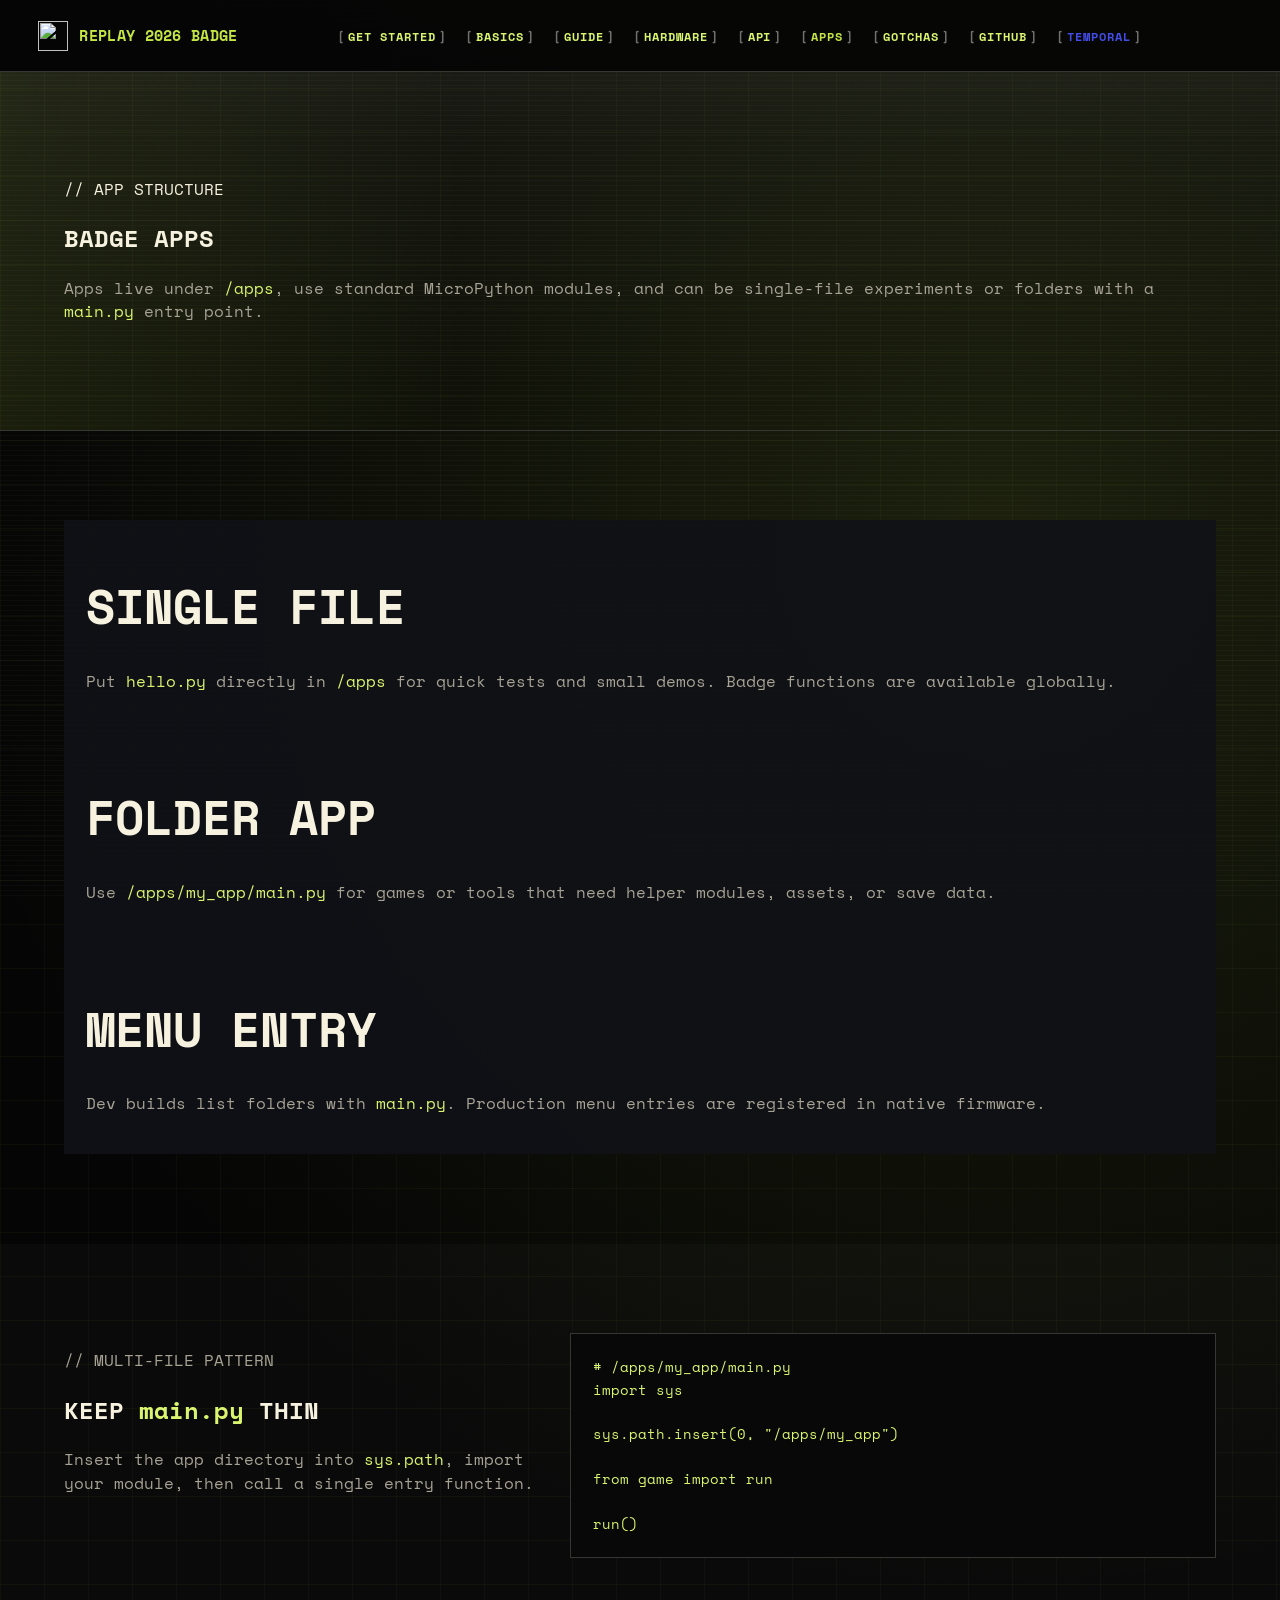
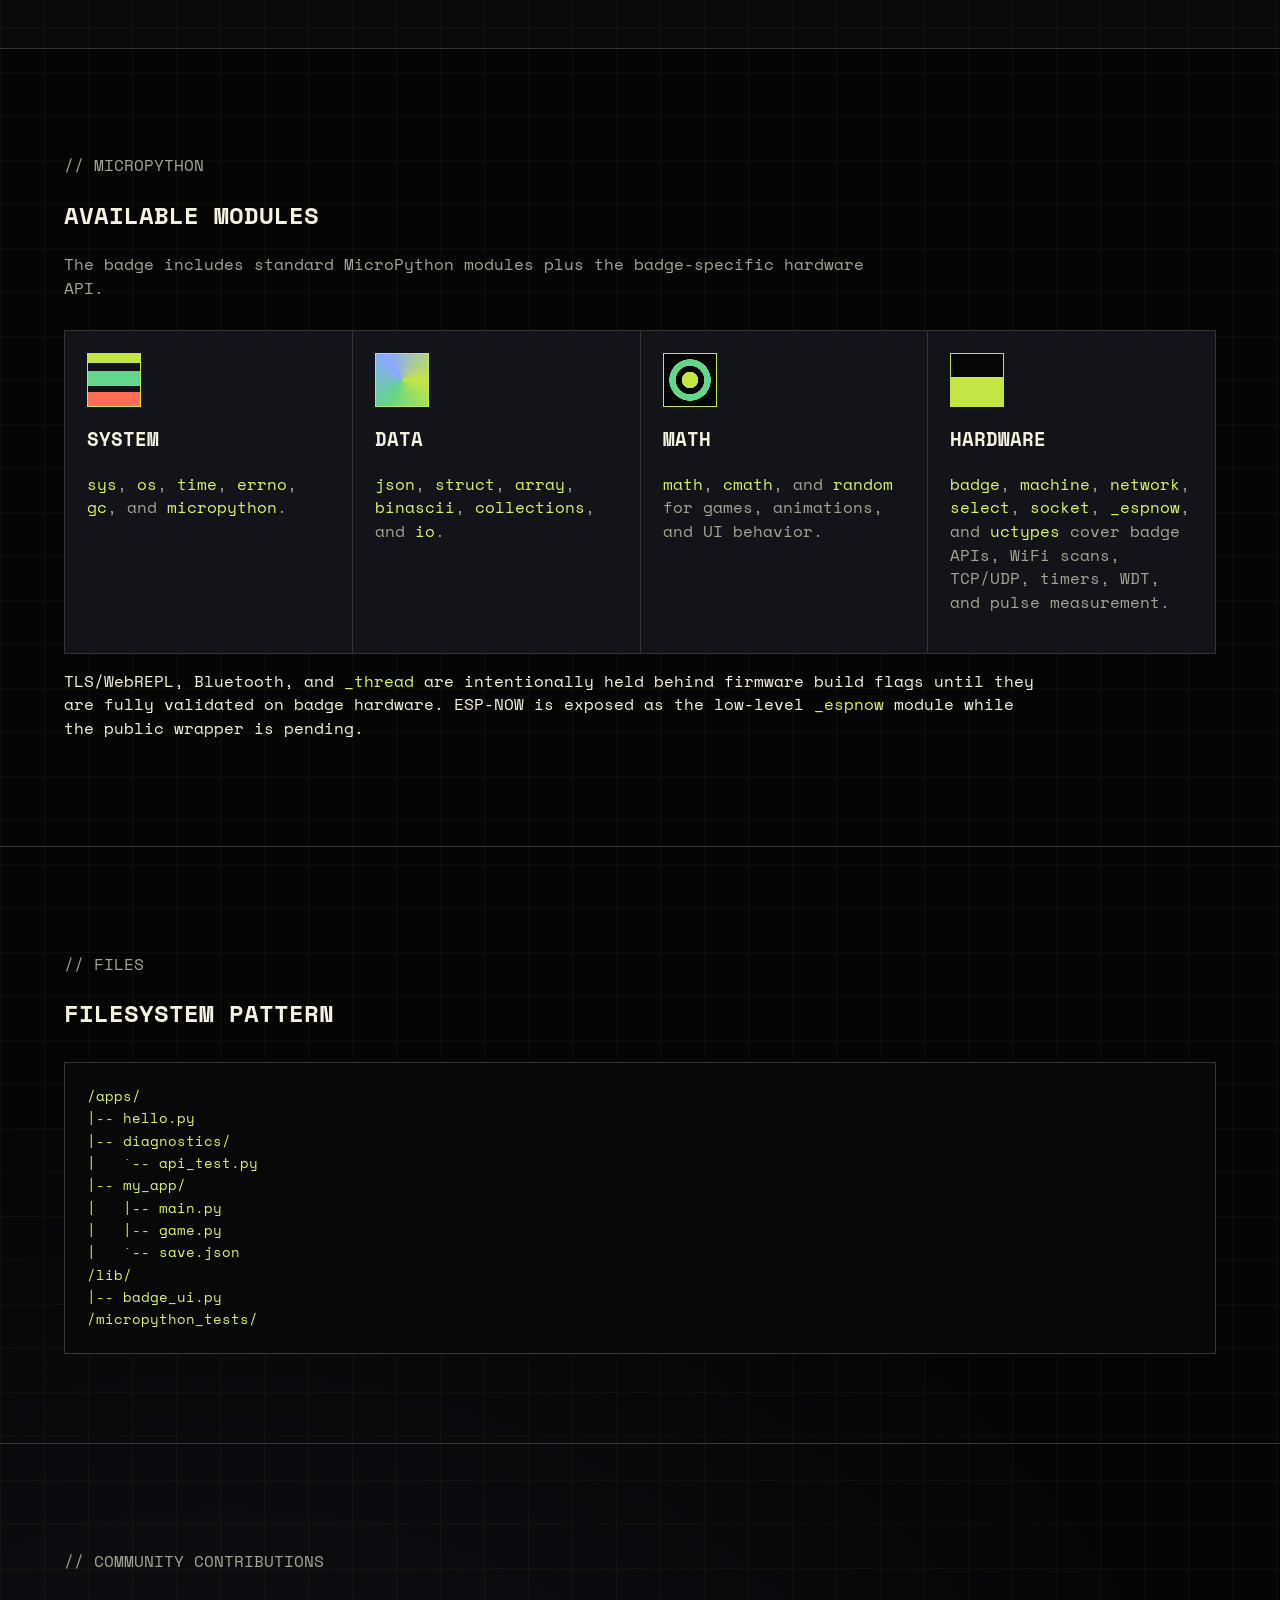
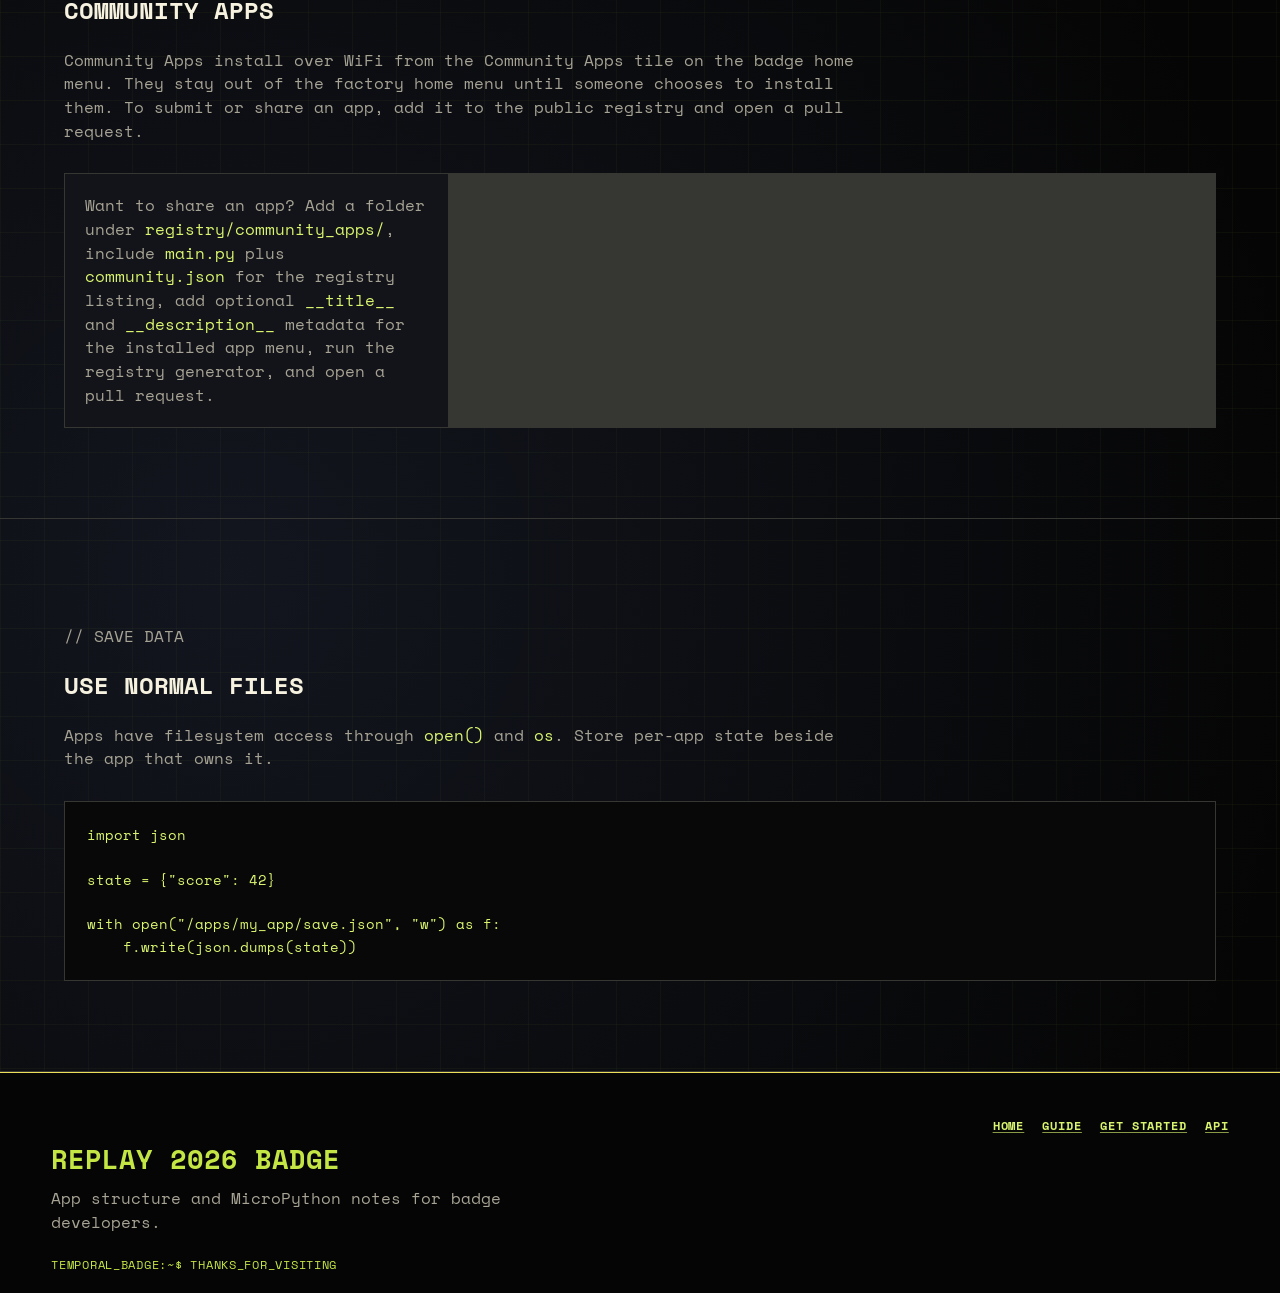
==== docs/apps.html @ 8cf03ded "Initial public release Co-authored-by: Alex Lynd <22926680+AlexLynd@users.noreply.github.com>  Co-au" ====
<!doctype html>
<html lang="en">
  <head>
    <meta charset="utf-8" />
    <meta name="viewport" content="width=device-width, initial-scale=1" />
    <meta
      name="description"
      content="Replay 2026 Badge MicroPython app structure and filesystem notes."
    />
    <title>Apps | Replay 2026 Badge</title>
    <link rel="icon" href="favicon.svg" type="image/svg+xml" />
    <link rel="preconnect" href="https://fonts.googleapis.com" />
    <link rel="preconnect" href="https://fonts.gstatic.com" crossorigin />
    <link
      href="https://fonts.googleapis.com/css2?family=Space+Mono:wght@400;700&display=swap"
      rel="stylesheet"
    />
    <link rel="stylesheet" href="css/base.css" />
    <link rel="stylesheet" href="css/components.css" />
    <link rel="stylesheet" href="css/guide.css" />
  </head>
  <body>
    <header class="site-header">
      <a class="brand" href="index.html">
        <img
          class="brand-mark"
          src="https://images.ctfassets.net/0uuz8ydxyd9p/5kHQtcFCSqkLDH4I6HFmyG/8e75bd66b57696eb0a7866b3cbf8ea30/Temporal_Symbol_light_1_2x.png"
          alt=""
          aria-hidden="true"
          width="30"
          height="30"
        /><span>Replay 2026 Badge</span>
      </a>
      <nav class="site-nav" aria-label="Primary navigation">
        <a href="get-started.html">Get Started</a>
        <a href="basics.html">Basics</a>
        <a href="developer-guide.html">Guide</a>
        <a href="hardware.html">Hardware</a>
        <a href="api-reference.html">API</a>
        <a aria-current="page" href="apps.html">Apps</a>
        <a href="hacks.html">Gotchas</a>
        <a href="https://github.com/temporal-community/badge.temporal.io" target="_blank" rel="noopener noreferrer">GitHub</a>
        <a
          class="header-link"
          href="https://temporal.io/"
          target="_blank"
          rel="noopener noreferrer"
          >Temporal</a
        >
      </nav>
    </header>

    <main>
      <section class="page-hero">
        <p class="eyebrow">// APP STRUCTURE</p>
        <h1>Badge Apps</h1>
        <p>
          Apps live under <code>/apps</code>, use standard MicroPython modules,
          and can be single-file experiments or folders with a
          <code>main.py</code> entry point.
        </p>
      </section>

      <section class="feature-row" aria-label="App structure options">
        <article>
          <h2>Single File</h2>
          <p>
            Put <code>hello.py</code> directly in <code>/apps</code> for quick
            tests and small demos. Badge functions are available globally.
          </p>
        </article>
        <article>
          <h2>Folder App</h2>
          <p>
            Use <code>/apps/my_app/main.py</code> for games or tools that need
            helper modules, assets, or save data.
          </p>
        </article>
        <article>
          <h2>Menu Entry</h2>
          <p>
            Dev builds list folders with <code>main.py</code>. Production menu
            entries are registered in native firmware.
          </p>
        </article>
      </section>

      <section class="section split-band">
        <div>
          <p class="eyebrow">// MULTI-FILE PATTERN</p>
          <h2>Keep <code>main.py</code> Thin</h2>
          <p>
            Insert the app directory into <code>sys.path</code>, import your
            module, then call a single entry function.
          </p>
        </div>
        <pre class="code-block"><code># /apps/my_app/main.py
import sys

sys.path.insert(0, "/apps/my_app")

from game import run

run()</code></pre>
      </section>

      <section class="section">
        <div class="section-heading">
          <p class="eyebrow">// MICROPYTHON</p>
          <h2>Available Modules</h2>
          <p>
            The badge includes standard MicroPython modules plus the
            badge-specific hardware API.
          </p>
        </div>
        <div class="card-grid four">
          <article class="app-card">
            <div class="app-icon trace"></div>
            <h3>System</h3>
            <p>
              <code>sys</code>, <code>os</code>, <code>time</code>,
              <code>errno</code>, <code>gc</code>, and
              <code>micropython</code>.
            </p>
          </article>
          <article class="app-card">
            <div class="app-icon temporal"></div>
            <h3>Data</h3>
            <p>
              <code>json</code>, <code>struct</code>, <code>array</code>,
              <code>binascii</code>, <code>collections</code>, and
              <code>io</code>.
            </p>
          </article>
          <article class="app-card">
            <div class="app-icon signal"></div>
            <h3>Math</h3>
            <p>
              <code>math</code>, <code>cmath</code>, and
              <code>random</code> for games, animations, and UI behavior.
            </p>
          </article>
          <article class="app-card">
            <div class="app-icon profile"></div>
            <h3>Hardware</h3>
            <p>
              <code>badge</code>, <code>machine</code>, <code>network</code>,
              <code>select</code>, <code>socket</code>, <code>_espnow</code>,
              and <code>uctypes</code> cover badge APIs, WiFi scans, TCP/UDP,
              timers, WDT, and pulse measurement.
            </p>
          </article>
        </div>
        <p class="lede narrow">
          TLS/WebREPL, Bluetooth, and <code>_thread</code> are intentionally
          held behind firmware build flags until they are fully validated on
          badge hardware. ESP-NOW is exposed as the low-level
          <code>_espnow</code> module while the public wrapper is pending.
        </p>
      </section>

      <section class="section">
        <div class="section-heading">
          <p class="eyebrow">// FILES</p>
          <h2>Filesystem Pattern</h2>
        </div>
        <pre class="code-block"><code>/apps/
|-- hello.py
|-- diagnostics/
|   `-- api_test.py
|-- my_app/
|   |-- main.py
|   |-- game.py
|   `-- save.json
/lib/
|-- badge_ui.py
/micropython_tests/</code></pre>
      </section>

      <section class="section" id="community-apps">
        <div class="section-heading">
          <p class="eyebrow">// COMMUNITY CONTRIBUTIONS</p>
          <h2>Community Apps</h2>
          <p>
            Community Apps install over WiFi from the Community Apps tile on
            the badge home menu.
            They stay out of the factory home menu until someone chooses to
            install them. To submit or share an app, add it to the public
            registry and open a pull request.
          </p>
        </div>
        <div class="callout-grid">
          <p>
            Want to share an app? Add a folder under
            <code>registry/community_apps/</code>, include <code>main.py</code>
            plus <code>community.json</code> for the registry listing, add
            optional <code>__title__</code> and <code>__description__</code>
            metadata for the installed app menu, run the registry generator,
            and open a pull request.
          </p>
        </div>
      </section>

      <section class="section">
        <div class="section-heading">
          <p class="eyebrow">// SAVE DATA</p>
          <h2>Use Normal Files</h2>
          <p>
            Apps have filesystem access through <code>open()</code> and
            <code>os</code>. Store per-app state beside the app that owns it.
          </p>
        </div>
        <pre class="code-block"><code>import json

state = {"score": 42}

with open("/apps/my_app/save.json", "w") as f:
    f.write(json.dumps(state))</code></pre>
      </section>
    </main>

    <footer class="site-footer">
      <div>
        <h2>Replay 2026 Badge</h2>
        <p>App structure and MicroPython notes for badge developers.</p>
      </div>
      <nav aria-label="Footer navigation">
        <a href="index.html">Home</a>
        <a href="developer-guide.html">Guide</a>
        <a href="get-started.html">Get Started</a>
        <a href="api-reference.html">API</a>
      </nav>
    </footer>
  </body>
</html>
---- docs/css/base.css ----
:root {
  color-scheme: dark;
  --bg: #050505;
  --bg-2: #0b0c0f;
  --panel: #111217;
  --panel-2: #17191f;
  --ink: #f6f2df;
  --muted: #a7a395;
  --dim: #6f716c;
  --line: #363633;
  --line-bright: #ece05a;
  --yellow: #c4e644;
  --yellow-soft: #d9f56f;
  --green: #62d68a;
  --blue: #8aa8ff;
  --red: #ff6d55;
  --indigo: #444ce7;
  --shadow: 0 0 0 1px rgba(196, 230, 68, 0.08), 0 28px 90px rgba(0, 0, 0, 0.46);
}

* {
  box-sizing: border-box;
}

html {
  scroll-behavior: smooth;
}

body {
  margin: 0;
  min-height: 100vh;
  background:
    linear-gradient(rgba(196, 230, 68, 0.04) 1px, transparent 1px),
    linear-gradient(90deg, rgba(196, 230, 68, 0.035) 1px, transparent 1px),
    radial-gradient(
      circle at 78% 12%,
      rgba(196, 230, 68, 0.12),
      transparent 26%
    ),
    radial-gradient(
      circle at 18% 84%,
      rgba(138, 168, 255, 0.1),
      transparent 28%
    ),
    var(--bg);
  background-size:
    44px 44px,
    44px 44px,
    auto,
    auto,
    auto;
  color: var(--ink);
  font-family:
    "Space Mono", ui-monospace, SFMono-Regular, Menlo, Consolas, monospace;
  line-height: 1.48;
  text-transform: uppercase;
}

body::before {
  content: "";
  position: fixed;
  inset: 0;
  z-index: -1;
  pointer-events: none;
  background:
    linear-gradient(180deg, rgba(255, 255, 255, 0.035), transparent 16%),
    repeating-linear-gradient(
      180deg,
      rgba(255, 255, 255, 0.024) 0 1px,
      transparent 1px 5px
    );
  mix-blend-mode: screen;
}

a {
  color: var(--yellow-soft);
  text-decoration: underline;
  text-decoration-color: rgba(217, 245, 111, 0.62);
  text-decoration-thickness: 1px;
  text-underline-offset: 0.2em;
}

a:hover {
  color: var(--yellow);
  text-decoration-color: currentColor;
}

p,
li {
  text-transform: none;
}

code {
  color: var(--yellow-soft);
  font-family:
    "Space Mono", ui-monospace, SFMono-Regular, Menlo, Consolas, monospace;
  text-transform: none;
}

.site-header {
  position: -webkit-sticky;
  position: sticky;
  top: 0;
  z-index: 20;
  display: grid;
  grid-template-columns: auto 1fr auto;
  align-items: center;
  gap: 26px;
  min-height: 72px;
  padding: 14px clamp(16px, 3vw, 40px);
  border-bottom: 1px solid var(--line);
  background: rgba(5, 5, 5, 0.9);
  -webkit-backdrop-filter: blur(16px);
  backdrop-filter: blur(16px);
}

.site-header::before {
  position: absolute;
  left: clamp(16px, 3vw, 40px);
  bottom: -25px;
  color: var(--dim);
  font-family:
    "Space Mono", ui-monospace, SFMono-Regular, Menlo, Consolas, monospace;
  font-size: 0.68rem;
  letter-spacing: 0.1em;
}

.brand {
  display: inline-flex;
  align-items: center;
  gap: 11px;
  min-width: -webkit-max-content;
  min-width: -moz-max-content;
  min-width: max-content;
  color: var(--yellow);
  font-size: 0.95rem;
  font-weight: 900;
  letter-spacing: 0.02em;
  text-decoration: none;
}

.brand-mark {
  width: 30px;
  height: 30px;
  display: block;
  -o-object-fit: contain;
  object-fit: contain;
}

.site-nav {
  display: flex;
  flex-wrap: wrap;
  justify-content: center;
  gap: 6px 18px;
  color: var(--muted);
  font-family:
    "Space Mono", ui-monospace, SFMono-Regular, Menlo, Consolas, monospace;
  font-size: 0.76rem;
  font-weight: 800;
  letter-spacing: 0.08em;
}

.site-nav a {
  position: relative;
  padding: 8px 0;
  text-decoration: none;
}

.site-nav a::before {
  content: "[";
  color: var(--dim);
  margin-right: 3px;
}

.site-nav a::after {
  content: "]";
  color: var(--dim);
  margin-left: 3px;
}

.site-nav a[aria-current="page"],
.site-nav a:hover {
  color: var(--yellow);
}

.header-link {
  color: var(--indigo);
}

.section,
.page-hero,
.procedure-list,
.hardware-map,
.feature-row,
.hack-directory,
.steps {
  padding: clamp(52px, 7vw, 94px) clamp(24px, 5vw, 64px);
}

.page-hero {
  position: relative;
  border-bottom: 1px solid var(--line);
  background:
    linear-gradient(90deg, rgba(196, 230, 68, 0.11), transparent 36%),
    linear-gradient(180deg, rgba(255, 255, 255, 0.04), transparent);
}

.page-hero::after {
  position: absolute;
  right: clamp(16px, 4vw, 56px);
  bottom: 22px;
  color: var(--green);
  font-family:
    "Space Mono", ui-monospace, SFMono-Regular, Menlo, Consolas, monospace;
  font-size: 0.7rem;
  letter-spacing: 0.08em;
}

.page-hero.compact {
  padding-bottom: 68px;
}

.page-hero p:not(.eyebrow),
.section-heading p,
.split-band p,
.feature-row p,
.procedure p,
.component-grid p,
.spec-grid p,
.steps p,
.steps li,
.hack-card p,
.app-card p,
.site-footer p {
  color: var(--muted);
}

.section {
  border-bottom: 1px solid var(--line);
}

.section-heading {
  max-width: 800px;
  margin-bottom: 30px;
}

.section-heading h2::before,
.hack-directory h2::before {
  color: var(--yellow);
  font-family:
    "Space Mono", ui-monospace, SFMono-Regular, Menlo, Consolas, monospace;
  font-size: 0.25em;
  vertical-align: middle;
}


.card-grid {
  display: grid;
  gap: 1px;
  background: var(--line);
  border: 1px solid var(--line);
}

.card-grid.two {
  grid-template-columns: repeat(2, minmax(0, 1fr));
}

.card-grid.three {
  grid-template-columns: repeat(3, minmax(0, 1fr));
}

.card-grid.four {
  grid-template-columns: repeat(4, minmax(0, 1fr));
}

.app-card,
.procedure,
.diagram-card,
.component-grid article,
.spec-grid article,
.feature-row article,
.hack-card,
.steps article {
  background: rgba(17, 18, 23, 0.93);
}

.app-card {
  min-height: 230px;
  padding: 22px;
}

.app-card.wide {
  min-height: 196px;
}

.app-icon {
  width: 54px;
  height: 54px;
  margin-bottom: 18px;
  border: 1px solid var(--yellow);
  background: var(--yellow);
}

.app-icon.trace {
  background: linear-gradient(
    180deg,
    var(--yellow) 18%,
    transparent 18% 32%,
    var(--green) 32% 62%,
    transparent 62% 74%,
    var(--red) 74%
  );
}

.app-icon.temporal {
  background: conic-gradient(
    from 90deg,
    var(--yellow),
    var(--green),
    var(--blue),
    var(--yellow)
  );
}

.app-icon.signal {
  background:
    radial-gradient(
      circle,
      var(--yellow) 0 22%,
      transparent 23% 38%,
      var(--green) 39% 56%,
      transparent 57%
    ),
    #060606;
}

.app-icon.profile {
  background: linear-gradient(#060606 0 44%, var(--yellow) 44% 100%);
}

.app-icon.pulse {
  background: repeating-linear-gradient(
    90deg,
    var(--green) 0 8px,
    #060606 8px 14px
  );
}

.app-icon.gallery {
  background:
    linear-gradient(135deg, transparent 48%, #060606 49% 53%, transparent 54%),
    linear-gradient(45deg, var(--yellow), var(--blue));
}

.app-icon.timer {
  background: radial-gradient(
    circle,
    transparent 0 38%,
    #060606 39% 45%,
    var(--red) 46%
  );
}

.app-icon.map {
  background:
    radial-gradient(circle at 20% 28%, #060606 0 5px, transparent 6px),
    radial-gradient(circle at 70% 62%, #060606 0 5px, transparent 6px),
    linear-gradient(135deg, transparent 45%, #060606 46% 51%, transparent 52%),
    var(--yellow);
}

.tag {
  display: inline-flex;
  margin-top: 10px;
  padding: 4px 8px;
  border: 1px solid var(--yellow);
  color: var(--yellow);
  font-family:
    "Space Mono", ui-monospace, SFMono-Regular, Menlo, Consolas, monospace;
  font-size: 0.68rem;
  font-weight: 900;
  letter-spacing: 0.08em;
}

.section-link {
  margin-top: 24px;
  color: var(--yellow);
  font-family:
    "Space Mono", ui-monospace, SFMono-Regular, Menlo, Consolas, monospace;
  font-size: 0.78rem;
  font-weight: 900;
  letter-spacing: 0.08em;
}

.section-link a::after {
  content: " ->";
}

.split-band {
  display: grid;
  grid-template-columns: minmax(0, 0.85fr) minmax(300px, 1.15fr);
  gap: 28px;
  align-items: start;
  background: rgba(255, 255, 255, 0.025);
}

.hack-list {
  display: grid;
  gap: 1px;
  border: 1px solid var(--line);
  background: var(--line);
}

.hack-list a {
  display: grid;
  grid-template-columns: 120px minmax(0, 1fr) 78px;
  gap: 14px;
  align-items: center;
  padding: 16px;
  background: var(--panel);
  text-decoration: none;
}

.hack-list a:hover {
  background: var(--panel-2);
}

.hack-list span,
.hack-card span {
  color: var(--yellow);
  font-family:
    "Space Mono", ui-monospace, SFMono-Regular, Menlo, Consolas, monospace;
  font-size: 0.68rem;
  font-weight: 900;
  letter-spacing: 0.08em;
}

.hack-list em,
.hack-card em {
  color: var(--green);
  font-family:
    "Space Mono", ui-monospace, SFMono-Regular, Menlo, Consolas, monospace;
  font-size: 0.72rem;
  font-style: normal;
  font-weight: 800;
  letter-spacing: 0.05em;
}

.procedure-list {
  display: grid;
  gap: 1px;
  border-bottom: 1px solid var(--line);
  background: var(--line);
}

.procedure {
  display: grid;
  grid-template-columns: minmax(230px, 0.55fr) minmax(0, 1fr);
  gap: 22px;
  padding: 22px;
}

.procedure-number {
  display: inline-block;
  margin-bottom: 12px;
  color: var(--yellow);
  font-family:
    "Space Mono", ui-monospace, SFMono-Regular, Menlo, Consolas, monospace;
  font-weight: 950;
}

.procedure-number::before {
  content: "_";
}

.procedure ol {
  margin: 0;
  padding-left: 22px;
}

.procedure li + li {
  margin-top: 10px;
}

.steps {
  grid-template-columns: repeat(3, minmax(0, 1fr));
}

.steps article {
  padding: 24px;
}

.steps article > span {
  display: grid;
  place-items: center;
  width: 42px;
  height: 42px;
  margin-bottom: 18px;
  border: 1px solid var(--yellow);
  background: var(--yellow);
  color: var(--bg);
  font-family:
    "Space Mono", ui-monospace, SFMono-Regular, Menlo, Consolas, monospace;
  font-weight: 950;
}

.steps ul {
  padding-left: 20px;
}

.checklist {
  display: grid;
  gap: 1px;
  border: 1px solid var(--line);
  background: var(--line);
}

.checklist p {
  margin: 0;
  padding: 16px;
  background: var(--panel);
}

.checklist strong {
  color: var(--yellow);
  text-transform: uppercase;
}

.site-footer {
  position: relative;
  display: grid;
  grid-template-columns: minmax(0, 1fr) auto;
  gap: 24px;
  padding: 44px clamp(16px, 4vw, 56px) 58px;
  border-top: 1px solid var(--line-bright);
  background: #050505;
}

.site-footer::after {
  content: "temporal_badge:~$ thanks_for_visiting";
  position: absolute;
  left: clamp(16px, 4vw, 56px);
  bottom: 20px;
  color: var(--yellow);
  font-family:
    "Space Mono", ui-monospace, SFMono-Regular, Menlo, Consolas, monospace;
  font-size: 0.76rem;
  letter-spacing: 0.06em;
}

.site-footer h2 {
  margin-bottom: 8px;
  color: var(--yellow);
  font-size: 1.7rem;
}

.site-footer p {
  max-width: 560px;
  margin: 0;
}

.site-footer nav {
  display: flex;
  flex-wrap: wrap;
  gap: 12px 18px;
  align-content: start;
  justify-content: end;
  color: var(--muted);
  font-family:
    "Space Mono", ui-monospace, SFMono-Regular, Menlo, Consolas, monospace;
  font-size: 0.72rem;
  font-weight: 900;
  letter-spacing: 0.08em;
}

@media (max-width: 980px) {
  h1 {
    font-size: 5.75rem;
  }

  .page-hero h1 {
    font-size: 5.25rem;
  }

  h2 {
    font-size: 3.6rem;
  }

  .stats-strip strong {
    font-size: 2.75rem;
  }

  .feature-row h2 {
    font-size: 2.4rem;
  }

  .hero,
  .hardware-map,
  .split-band,
  .procedure,
  .site-footer {
    grid-template-columns: 1fr;
  }

  .hero {
    min-height: auto;
  }

  .card-grid.four,
  .card-grid.three,
  .hack-directory,
  .steps,
  .guide-toc,
  .screenshot-demo,
  .api-grid,
  .api-grid.dense,
  .callout-grid {
    grid-template-columns: repeat(2, minmax(0, 1fr));
  }

  .screenshot-demo {
    grid-template-columns: 1fr;
    max-width: 760px;
  }

  .screenshot-demo img {
    max-width: 100%;
  }

  .site-footer nav {
    justify-content: start;
  }
}

@media (max-width: 720px) {
  .site-header {
    grid-template-columns: 1fr;
    align-items: start;
    gap: 10px;
  }

  .site-header::before {
    display: none;
  }

  .site-nav {
    justify-content: flex-start;
  }

  .header-link {
    width: -webkit-max-content;
    width: -moz-max-content;
    width: max-content;
  }

  .hero {
    padding-top: 66px;
  }

  .section,
  .page-hero,
  .procedure-list,
  .hardware-map,
  .feature-row,
  .hack-directory,
  .steps,
  .guide-section {
    padding-inline: clamp(22px, 7vw, 36px);
  }

  .hero::before {
    top: 20px;
  }

  h1,
  .page-hero h1 {
    font-size: 3.5rem;
  }

  h2 {
    font-size: 2.75rem;
  }

  h3 {
    font-size: 1.25rem;
  }

  .lede {
    font-size: 1rem;
  }

  .badge-visual {
    width: 95vw;
    height: 95.24vw;
    min-height: 0;
    justify-self: center;
    place-items: start;
    overflow: visible;
  }

  .badge-body {
    position: absolute;
    top: 0;
    left: 0;
    width: 125.333vw;
    transform: scale(0.7);
    transform-origin: top left;
  }

  .screen {
    inset: 82px 44px auto;
    height: 250px;
  }

  .menu-tile strong {
    font-size: 1rem;
  }

  .badge-menu-footer {
    font-size: 0.86rem;
  }

  .controls {
    left: 58px;
    right: 58px;
    bottom: 56px;
  }

  .controls span {
    width: 58px;
    height: 58px;
  }

  .stats-strip,
  .card-grid.two,
  .card-grid.three,
  .card-grid.four,
  .component-grid,
  .spec-grid,
  .feature-row,
  .guide-toc,
  .basics-section,
  .api-grid,
  .api-grid.dense,
  .callout-grid,
  .hack-directory,
  .steps,
  .board-diagram {
    grid-template-columns: 1fr;
  }

  .hack-list a {
    grid-template-columns: 1fr;
    gap: 4px;
  }

  .page-hero::after {
    position: static;
    display: block;
    margin-top: 28px;
  }
}
---- docs/css/components.css ----
.steps {
  display: grid;
  gap: 1px;
  border: 1px solid var(--line);
  background: var(--line);
}

.board-diagram {
  grid-template-columns: repeat(2, minmax(0, 1fr));
}

.diagram-card {
  padding: 18px;
}

.mini-board {
  position: relative;
  aspect-ratio: 0.78;
  border: 1px solid var(--yellow);
  background:
    linear-gradient(rgba(196, 230, 68, 0.08) 1px, transparent 1px),
    linear-gradient(90deg, rgba(196, 230, 68, 0.08) 1px, transparent 1px),
    #080808;
  background-size: 18px 18px;
}

.mini-screen {
  position: absolute;
  inset: 42px 28px auto;
  height: 42%;
  border: 1px solid var(--green);
  background: #07100b;
}

.mini-button {
  position: absolute;
  bottom: 32px;
  width: 30px;
  height: 30px;
  border: 1px solid var(--yellow);
  background: transparent;
}

.mini-button.a {
  left: 30px;
}
.mini-button.b {
  left: calc(50% - 15px);
  background: var(--yellow);
}
.mini-button.c {
  right: 30px;
  background: var(--red);
}

.chip,
.port,
.pin-row,
.battery {
  position: absolute;
  background: var(--yellow);
}

.chip {
  top: 78px;
  left: calc(50% - 36px);
  width: 72px;
  height: 72px;
}

.chip::after {
  content: "";
  position: absolute;
  inset: 12px;
  background: #050505;
}

.port {
  top: 26px;
  left: calc(50% - 32px);
  width: 64px;
  height: 18px;
}

.pin-row {
  right: 24px;
  bottom: 36px;
  width: 86px;
  height: 14px;
  background: repeating-linear-gradient(
    90deg,
    var(--yellow) 0 8px,
    transparent 8px 16px
  );
}

.battery {
  left: 24px;
  bottom: 28px;
  width: 58px;
  height: 92px;
  background: var(--green);
}

.component-grid,
.spec-grid {
  grid-template-columns: repeat(2, minmax(0, 1fr));
}

.component-grid article,
.spec-grid article {
  padding: 22px;
}

.component-grid span {
  color: var(--yellow);
  font-family:
    "Space Mono", ui-monospace, SFMono-Regular, Menlo, Consolas, monospace;
  font-size: 0.7rem;
  font-weight: 900;
  letter-spacing: 0.08em;
}

.spec-grid strong {
  display: inline-block;
  margin-top: 8px;
  color: var(--yellow);
  font-family:
    "Space Mono", ui-monospace, SFMono-Regular, Menlo, Consolas, monospace;
  font-size: 1.25rem;
}

.feature-row {
  grid-template-columns: repeat(3, minmax(0, 1fr));
}

.feature-row article {
  padding: 22px;
}

.feature-row h2 {
  font-size: 3rem;
  line-height: 1;
  white-space: normal;
}
---- docs/css/guide.css ----
.guide-toc {
  display: grid;
  grid-template-columns: repeat(3, minmax(0, 1fr));
  gap: 1px;
  padding: clamp(28px, 4vw, 44px) clamp(16px, 4vw, 56px);
  border-bottom: 1px solid var(--line);
  background: var(--line);
}

.guide-toc a {
  min-height: 54px;
  padding: 14px;
  background: var(--panel);
  color: var(--muted);
  font-family:
    "Space Mono", ui-monospace, SFMono-Regular, Menlo, Consolas, monospace;
  font-size: 0.78rem;
  font-weight: 900;
  letter-spacing: 0.04em;
  text-decoration: none;
}

.guide-toc a:hover {
  color: var(--yellow);
  background: var(--panel-2);
}

.guide-section {
  scroll-margin-top: 88px;
  padding-inline: clamp(28px, 5vw, 72px);
}

.table-wrap {
  overflow-x: auto;
  border: 1px solid var(--line);
  background: var(--panel);
}

table {
  width: 100%;
  min-width: 720px;
  border-collapse: collapse;
  color: var(--muted);
  text-transform: none;
}

th,
td {
  padding: 15px;
  border: 1px solid var(--line);
  text-align: left;
  vertical-align: top;
}

th {
  color: var(--yellow);
  font-family:
    "Space Mono", ui-monospace, SFMono-Regular, Menlo, Consolas, monospace;
  font-size: 0.78rem;
  letter-spacing: 0.08em;
  text-transform: uppercase;
}

.api-grid,
.callout-grid {
  display: grid;
  grid-template-columns: repeat(3, minmax(0, 1fr));
  gap: 1px;
  border: 1px solid var(--line);
  background: var(--line);
}

.api-grid article,
.callout-grid p {
  min-width: 0;
  margin: 0;
  padding: 20px;
  background: rgba(17, 18, 23, 0.93);
  color: var(--muted);
}

.api-grid.dense {
  grid-template-columns: repeat(2, minmax(0, 1fr));
}

.api-grid h3 {
  color: var(--ink);
}

.api-grid article > span {
  display: block;
  margin-bottom: 10px;
  color: var(--green);
  font-family:
    "Space Mono", ui-monospace, SFMono-Regular, Menlo, Consolas, monospace;
  font-size: 0.72rem;
  font-weight: 900;
  letter-spacing: 0.08em;
  text-transform: uppercase;
}

.narrow {
  max-width: 980px;
}

.code-block {
  overflow: auto;
  margin: 0;
  padding: 22px;
  border: 1px solid var(--line);
  background: #080808;
  color: #d7ffe1;
  font-family:
    "Space Mono", ui-monospace, SFMono-Regular, Menlo, Consolas, monospace;
  font-size: 0.9rem;
  line-height: 1.55;
  text-transform: none;
}

.screenshot-demo {
  display: grid;
  grid-template-columns: minmax(260px, 512px) minmax(320px, 1fr);
  gap: 24px;
  align-items: stretch;
  max-width: 1180px;
}

.screenshot-demo img {
  width: 100%;
  max-width: 512px;
  image-rendering: pixelated;
  border: 1px solid var(--line);
  background: #000;
}

.screenshot-demo .code-block {
  min-width: 0;
  width: 100%;
}

.screenshot-note {
  margin-top: 28px;
  padding-top: 18px;
  border-top: 1px solid var(--line);
}
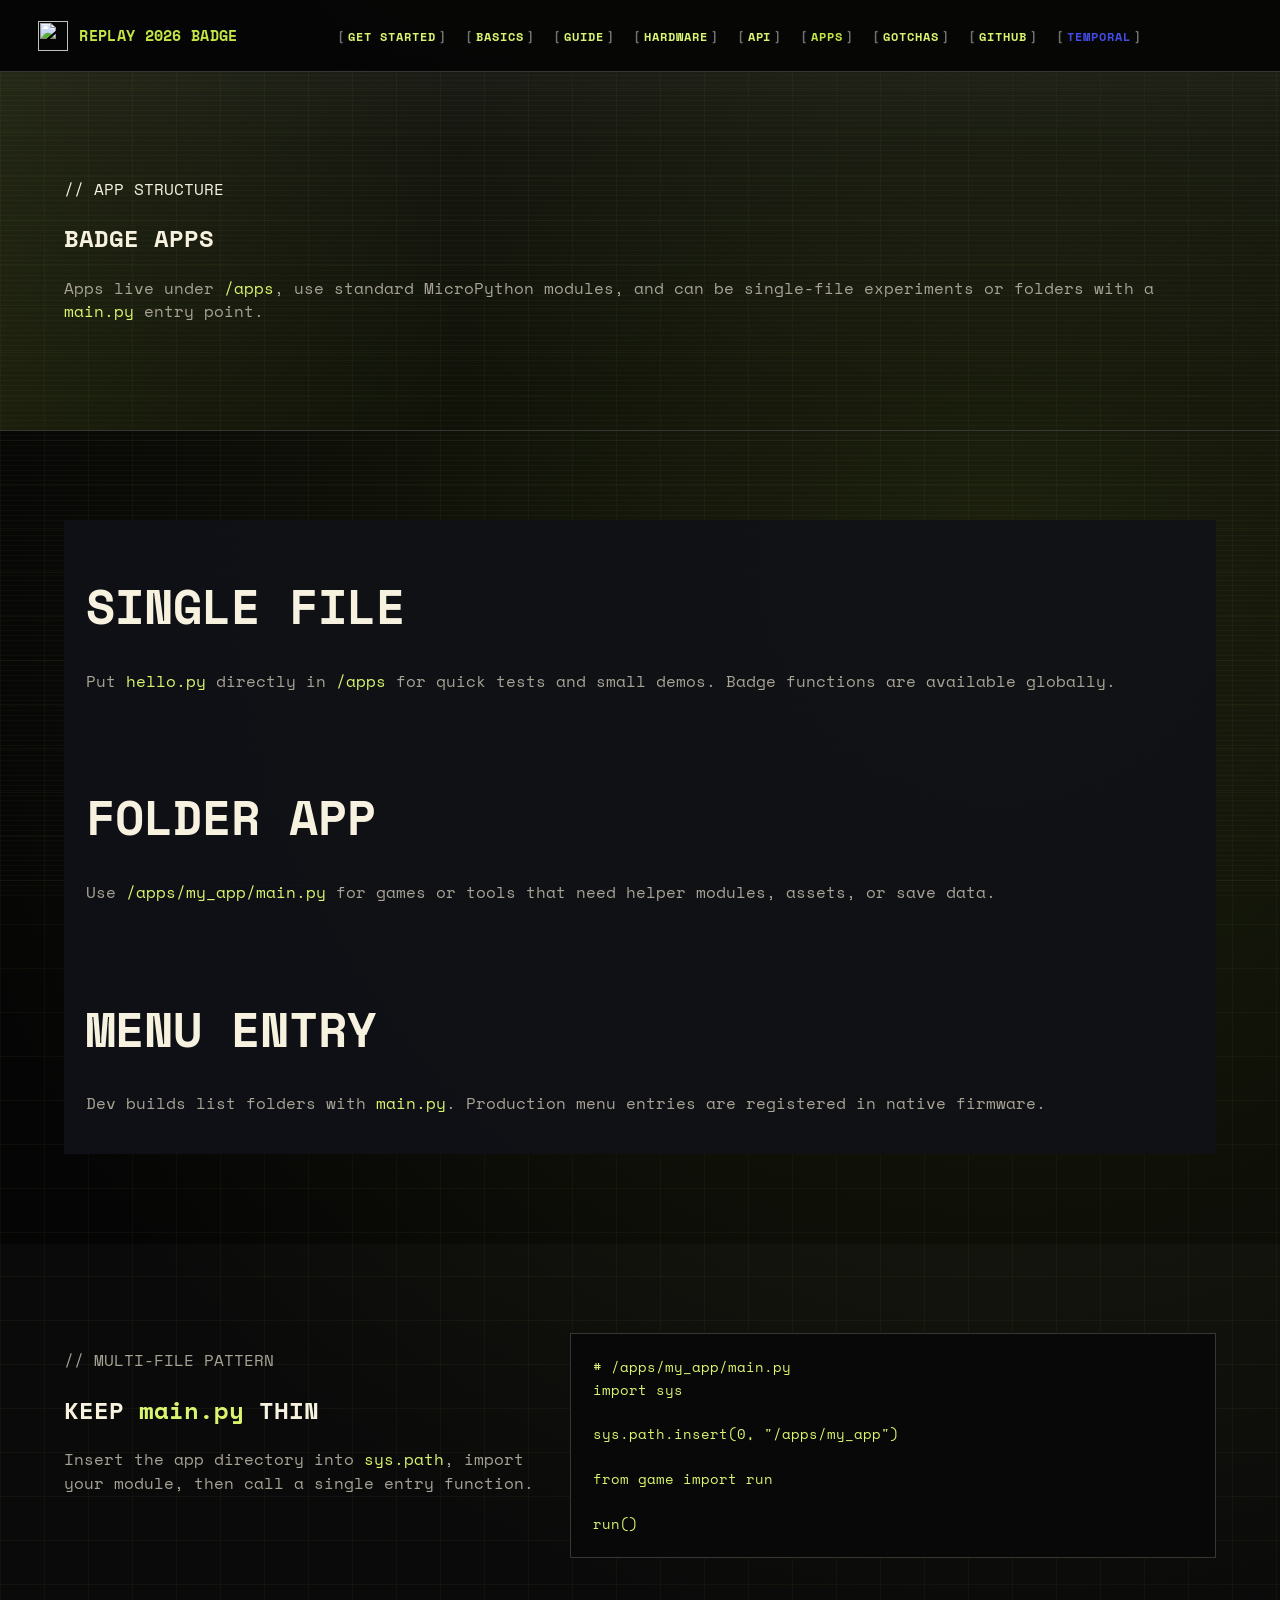
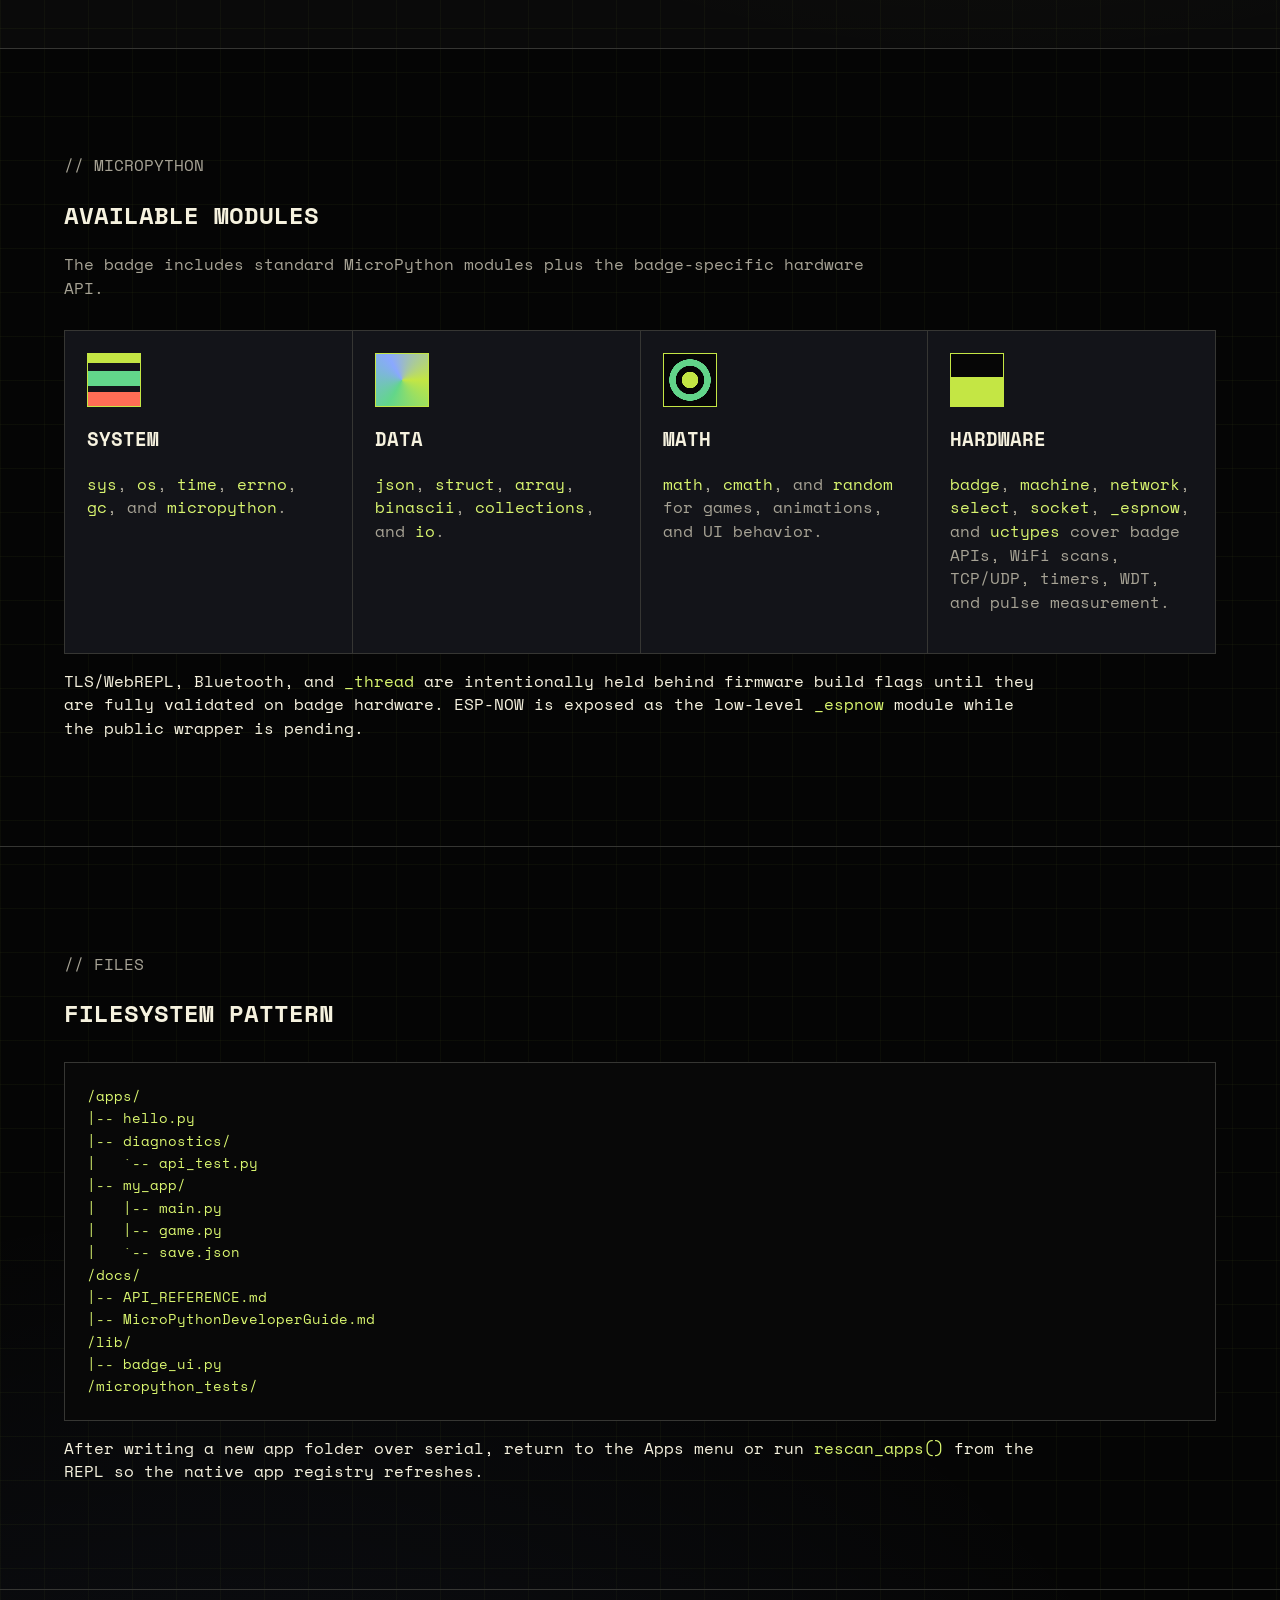
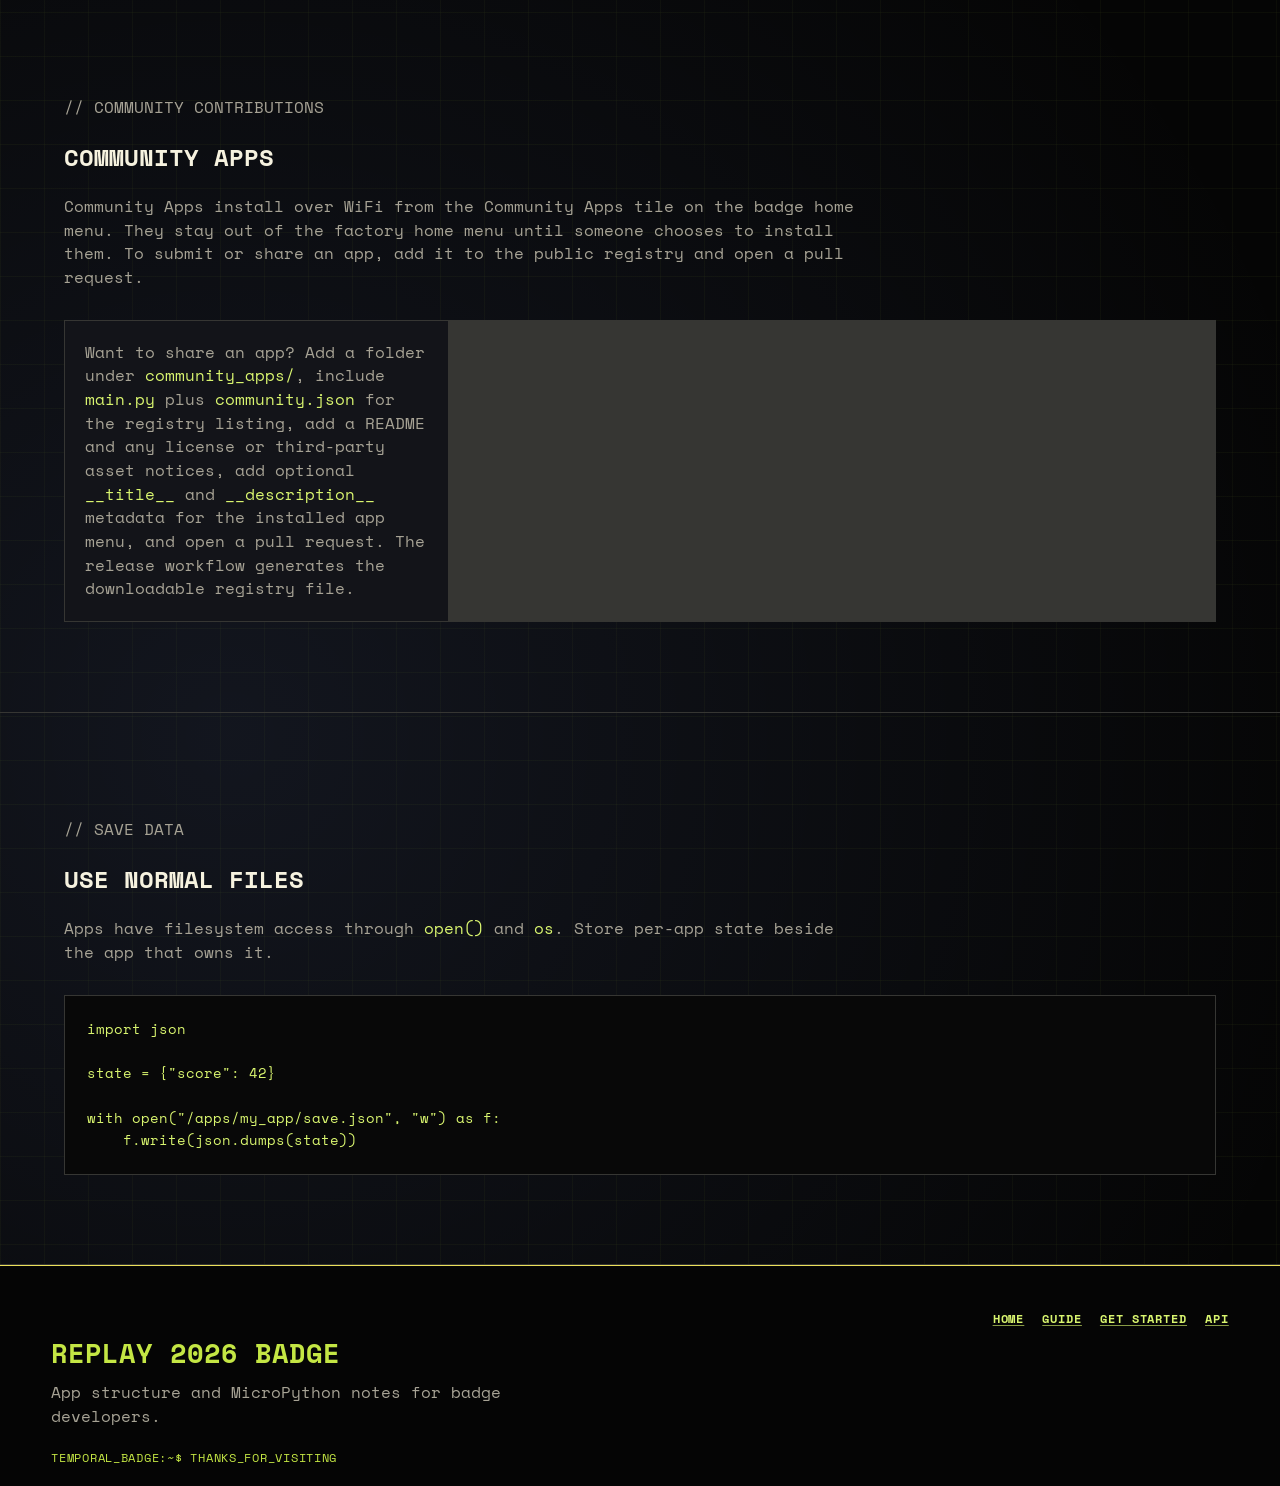
==== commit f6dc3181: "Initial public release Co-authored-by: Alex Lynd <22926680+AlexLynd@users.noreply.github.com>  Co-au" ====
--- a/docs/apps.html
+++ b/docs/apps.html
@@ -172,9 +172,17 @@
 |   |-- main.py
 |   |-- game.py
 |   `-- save.json
+/docs/
+|-- API_REFERENCE.md
+|-- MicroPythonDeveloperGuide.md
 /lib/
 |-- badge_ui.py
 /micropython_tests/</code></pre>
+        <p class="lede narrow">
+          After writing a new app folder over serial, return to the Apps menu
+          or run <code>rescan_apps()</code> from the REPL so the native app
+          registry refreshes.
+        </p>
       </section>
 
       <section class="section" id="community-apps">
@@ -192,11 +200,12 @@
         <div class="callout-grid">
           <p>
             Want to share an app? Add a folder under
-            <code>registry/community_apps/</code>, include <code>main.py</code>
+            <code>community_apps/</code>, include <code>main.py</code>
             plus <code>community.json</code> for the registry listing, add
+            a README and any license or third-party asset notices, add
             optional <code>__title__</code> and <code>__description__</code>
-            metadata for the installed app menu, run the registry generator,
-            and open a pull request.
+            metadata for the installed app menu, and open a pull request.
+            The release workflow generates the downloadable registry file.
           </p>
         </div>
       </section>
